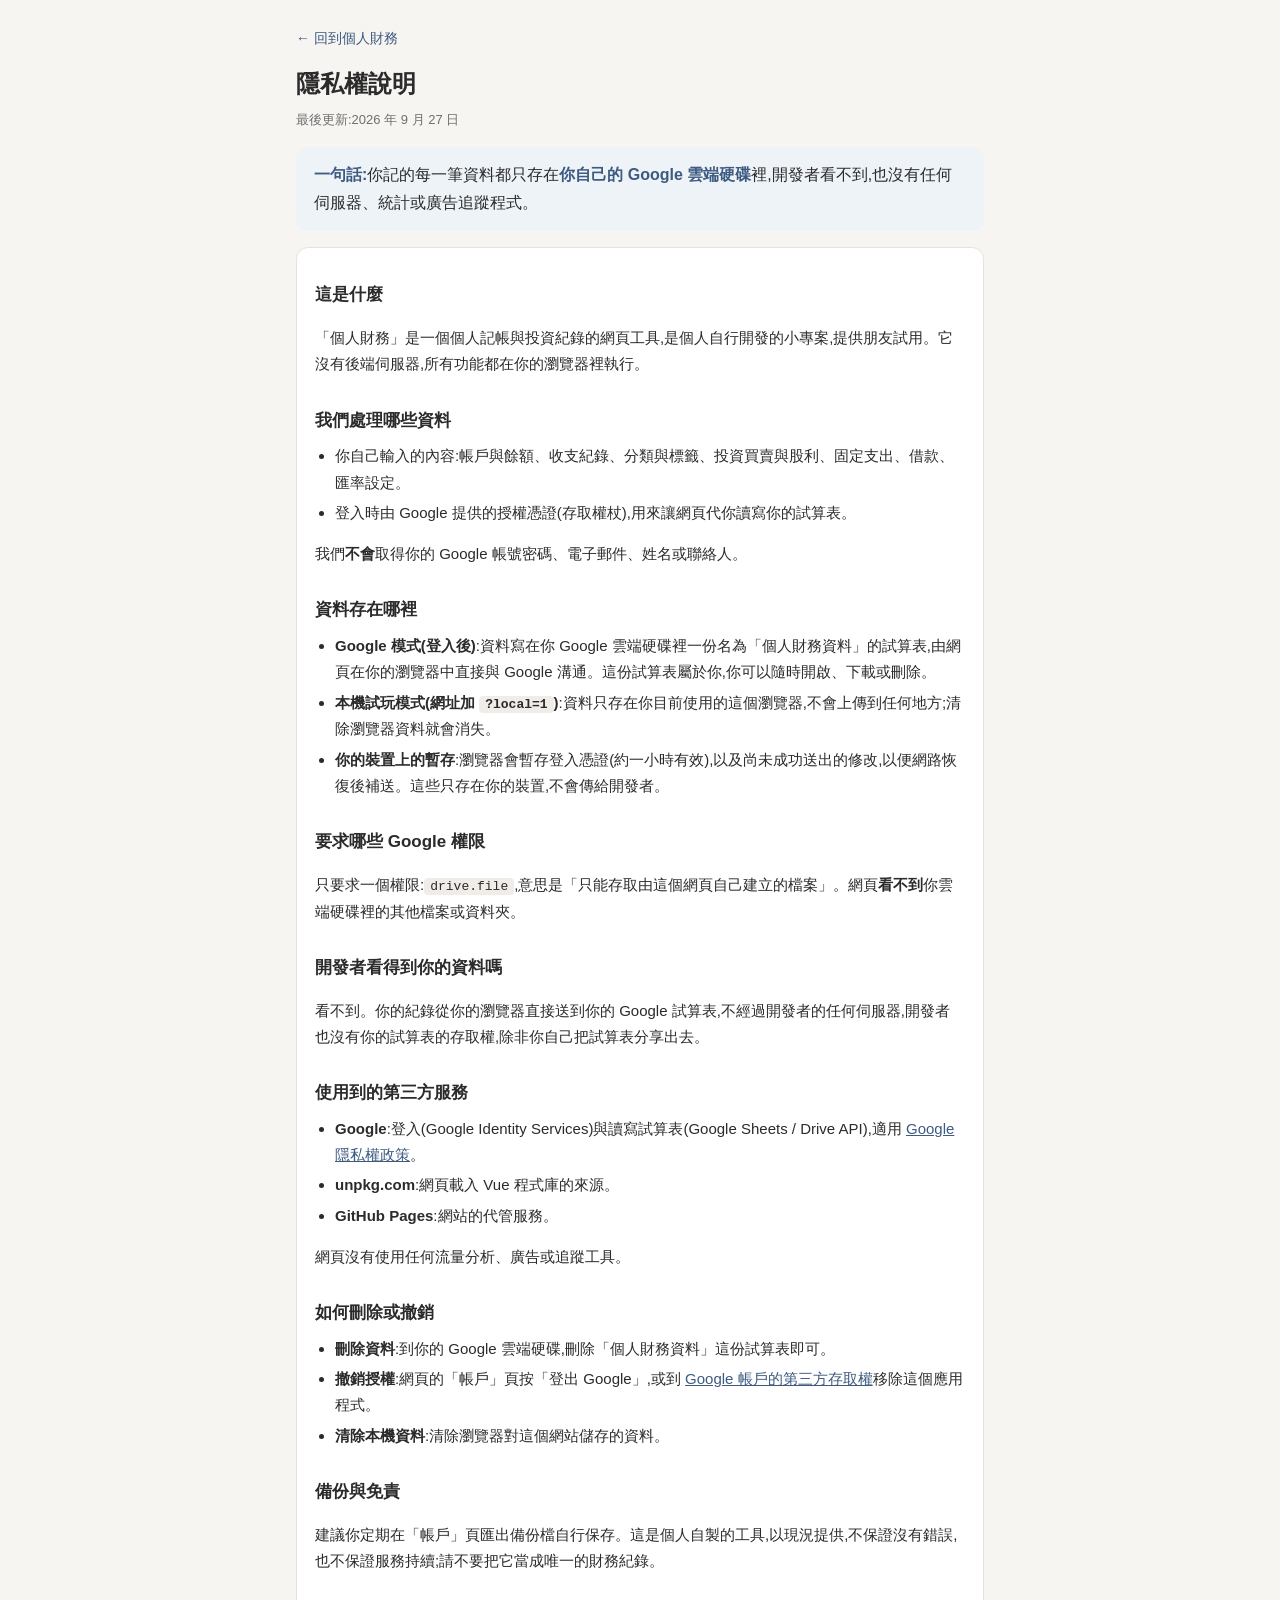
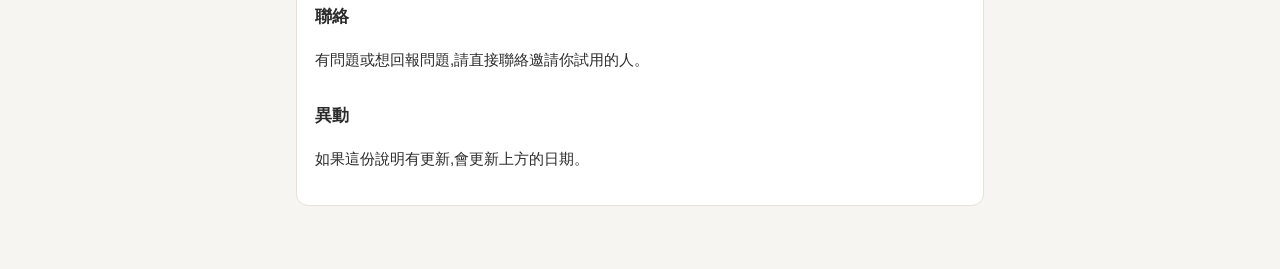
==== app/privacy.html @ 8c8f6c29 "Add a privacy page and a first-run guide so friends can try the app - privacy.html: a plain-language" ====
<!DOCTYPE html>
<html lang="zh-Hant">
<head>
  <meta charset="UTF-8" />
  <meta name="viewport" content="width=device-width, initial-scale=1" />
  <title>隱私權說明</title>
  <meta name="theme-color" content="#3d5a80" />
  <link rel="icon" href="icons/icon.svg" type="image/svg+xml" />
  <style>
    :root { --bg: #f7f5f2; --surface: #fff; --ink: #2b2b2b; --muted: #6f6f6f; --line: #e6e2db; --accent: #3d5a80; }
    * { box-sizing: border-box; }
    body { margin: 0; background: var(--bg); color: var(--ink); line-height: 1.75;
      font-family: -apple-system, BlinkMacSystemFont, 'Segoe UI', 'PingFang TC', 'Microsoft JhengHei', sans-serif; }
    main { max-width: 720px; margin: 0 auto; padding: 24px 16px 64px; }
    h1 { font-size: 24px; margin: 8px 0 4px; }
    h2 { font-size: 17px; margin: 28px 0 8px; }
    p, li { font-size: 15px; }
    ul { padding-left: 20px; margin: 8px 0; }
    li { margin: 4px 0; }
    .meta { color: var(--muted); font-size: 13px; }
    .card { background: var(--surface); border: 1px solid var(--line); border-radius: 12px; padding: 4px 18px 18px; margin-top: 16px; }
    .summary { background: #eef3f8; border-radius: 12px; padding: 14px 18px; margin-top: 16px; }
    .summary strong { color: var(--accent); }
    a { color: var(--accent); }
    code { background: #f0ede8; padding: 1px 6px; border-radius: 4px; font-size: 13px; word-break: break-all; }
    .back { display: inline-block; margin-bottom: 4px; font-size: 14px; text-decoration: none; }
  </style>
</head>
<body>
  <main>
    <a class="back" href="./">← 回到個人財務</a>
    <h1>隱私權說明</h1>
    <div class="meta">最後更新:2026 年 9 月 27 日</div>

    <div class="summary">
      <strong>一句話:</strong>你記的每一筆資料都只存在<strong>你自己的 Google 雲端硬碟</strong>裡,開發者看不到,也沒有任何伺服器、統計或廣告追蹤程式。
    </div>

    <div class="card">
      <h2>這是什麼</h2>
      <p>「個人財務」是一個個人記帳與投資紀錄的網頁工具,是個人自行開發的小專案,提供朋友試用。它沒有後端伺服器,所有功能都在你的瀏覽器裡執行。</p>

      <h2>我們處理哪些資料</h2>
      <ul>
        <li>你自己輸入的內容:帳戶與餘額、收支紀錄、分類與標籤、投資買賣與股利、固定支出、借款、匯率設定。</li>
        <li>登入時由 Google 提供的授權憑證(存取權杖),用來讓網頁代你讀寫你的試算表。</li>
      </ul>
      <p>我們<strong>不會</strong>取得你的 Google 帳號密碼、電子郵件、姓名或聯絡人。</p>

      <h2>資料存在哪裡</h2>
      <ul>
        <li><strong>Google 模式(登入後)</strong>:資料寫在你 Google 雲端硬碟裡一份名為「個人財務資料」的試算表,由網頁在你的瀏覽器中直接與 Google 溝通。這份試算表屬於你,你可以隨時開啟、下載或刪除。</li>
        <li><strong>本機試玩模式(網址加 <code>?local=1</code>)</strong>:資料只存在你目前使用的這個瀏覽器,不會上傳到任何地方;清除瀏覽器資料就會消失。</li>
        <li><strong>你的裝置上的暫存</strong>:瀏覽器會暫存登入憑證(約一小時有效),以及尚未成功送出的修改,以便網路恢復後補送。這些只存在你的裝置,不會傳給開發者。</li>
      </ul>

      <h2>要求哪些 Google 權限</h2>
      <p>只要求一個權限:<code>drive.file</code>,意思是「只能存取由這個網頁自己建立的檔案」。網頁<strong>看不到</strong>你雲端硬碟裡的其他檔案或資料夾。</p>

      <h2>開發者看得到你的資料嗎</h2>
      <p>看不到。你的紀錄從你的瀏覽器直接送到你的 Google 試算表,不經過開發者的任何伺服器,開發者也沒有你的試算表的存取權,除非你自己把試算表分享出去。</p>

      <h2>使用到的第三方服務</h2>
      <ul>
        <li><strong>Google</strong>:登入(Google Identity Services)與讀寫試算表(Google Sheets / Drive API),適用 <a href="https://policies.google.com/privacy" target="_blank" rel="noopener">Google 隱私權政策</a>。</li>
        <li><strong>unpkg.com</strong>:網頁載入 Vue 程式庫的來源。</li>
        <li><strong>GitHub Pages</strong>:網站的代管服務。</li>
      </ul>
      <p>網頁沒有使用任何流量分析、廣告或追蹤工具。</p>

      <h2>如何刪除或撤銷</h2>
      <ul>
        <li><strong>刪除資料</strong>:到你的 Google 雲端硬碟,刪除「個人財務資料」這份試算表即可。</li>
        <li><strong>撤銷授權</strong>:網頁的「帳戶」頁按「登出 Google」,或到 <a href="https://myaccount.google.com/permissions" target="_blank" rel="noopener">Google 帳戶的第三方存取權</a>移除這個應用程式。</li>
        <li><strong>清除本機資料</strong>:清除瀏覽器對這個網站儲存的資料。</li>
      </ul>

      <h2>備份與免責</h2>
      <p>建議你定期在「帳戶」頁匯出備份檔自行保存。這是個人自製的工具,以現況提供,不保證沒有錯誤,也不保證服務持續;請不要把它當成唯一的財務紀錄。</p>

      <h2>聯絡</h2>
      <p id="contact">有問題或想回報問題,請直接聯絡邀請你試用的人。</p>

      <h2>異動</h2>
      <p>如果這份說明有更新,會更新上方的日期。</p>
    </div>
  </main>
  <script src="js/config.js"></script>
  <script>
    // The feedback link, when the owner has configured one in config.js.
    (function () {
      var url = window.APP_CONFIG && window.APP_CONFIG.feedbackUrl;
      if (!url) return;
      var el = document.getElementById('contact');
      el.textContent = '有問題或想回報問題,請使用';
      var a = document.createElement('a');
      a.href = url; a.target = '_blank'; a.rel = 'noopener'; a.textContent = '意見回饋表單';
      el.appendChild(a);
      el.appendChild(document.createTextNode('。'));
    })();
  </script>
</body>
</html>
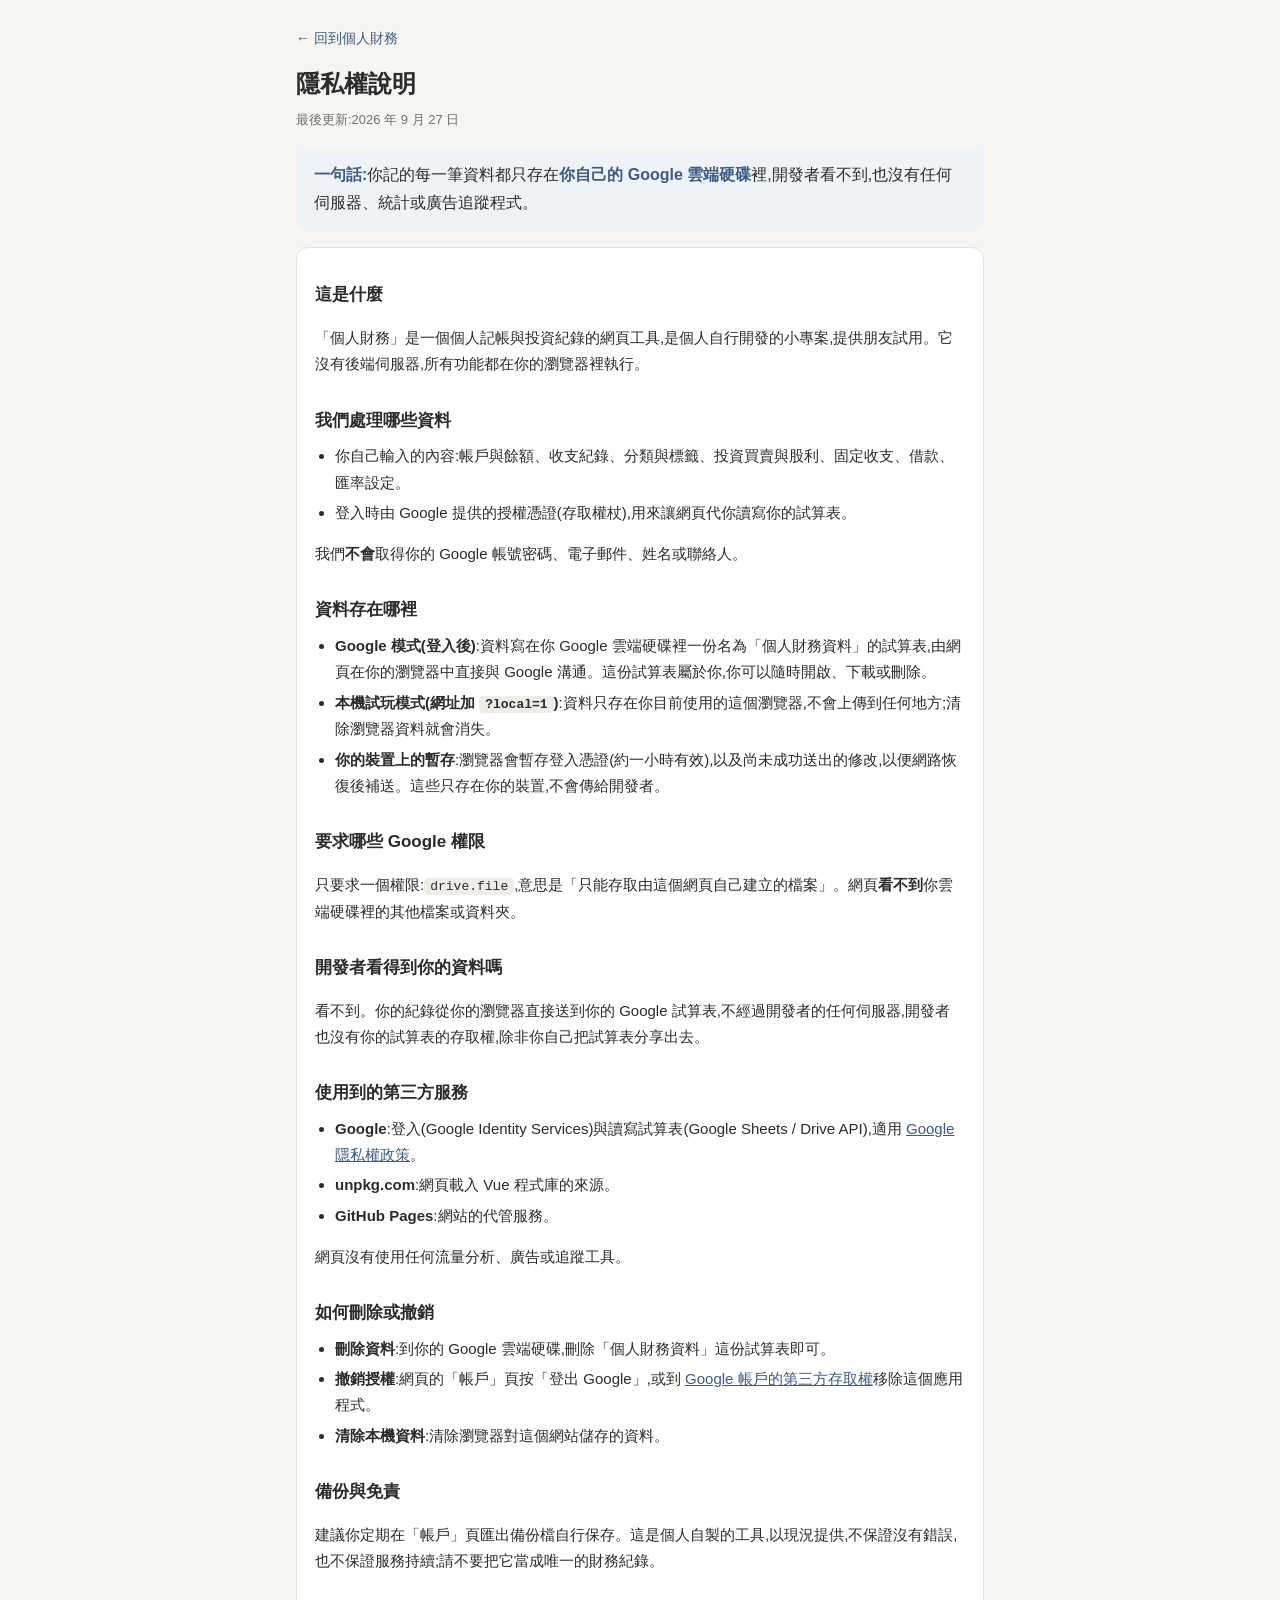
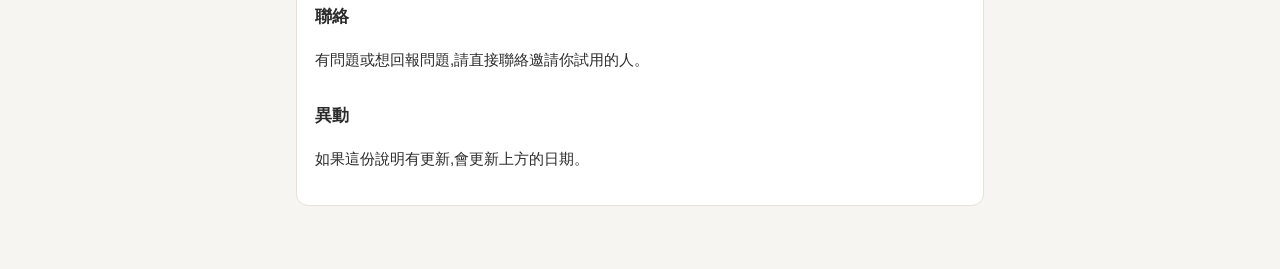
==== commit 3887c469: "Count loan installments as 還款 in the calendar's 預計, rename 固定支出 to 固定收支 The month's 本月還有預計 line list" ====
--- a/app/privacy.html
+++ b/app/privacy.html
@@ -42,7 +42,7 @@
 
       <h2>我們處理哪些資料</h2>
       <ul>
-        <li>你自己輸入的內容:帳戶與餘額、收支紀錄、分類與標籤、投資買賣與股利、固定支出、借款、匯率設定。</li>
+        <li>你自己輸入的內容:帳戶與餘額、收支紀錄、分類與標籤、投資買賣與股利、固定收支、借款、匯率設定。</li>
         <li>登入時由 Google 提供的授權憑證(存取權杖),用來讓網頁代你讀寫你的試算表。</li>
       </ul>
       <p>我們<strong>不會</strong>取得你的 Google 帳號密碼、電子郵件、姓名或聯絡人。</p>
